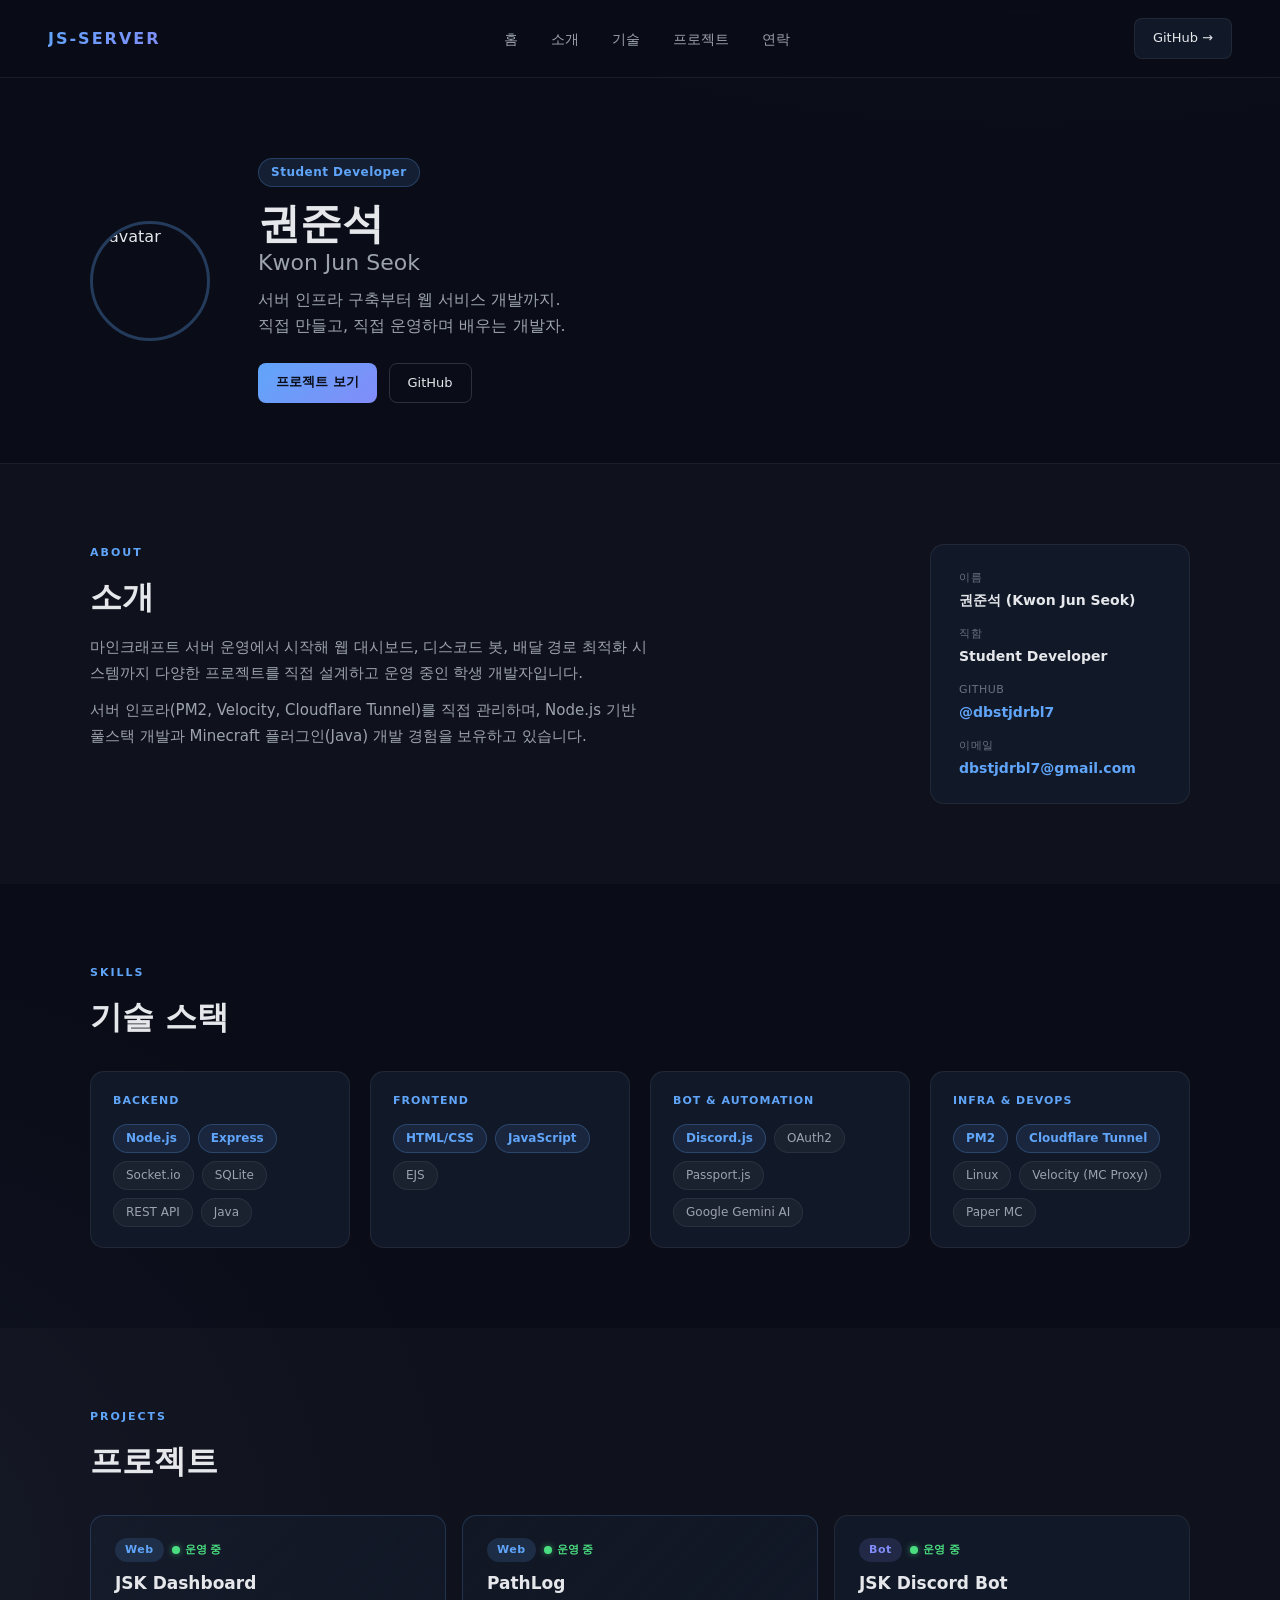
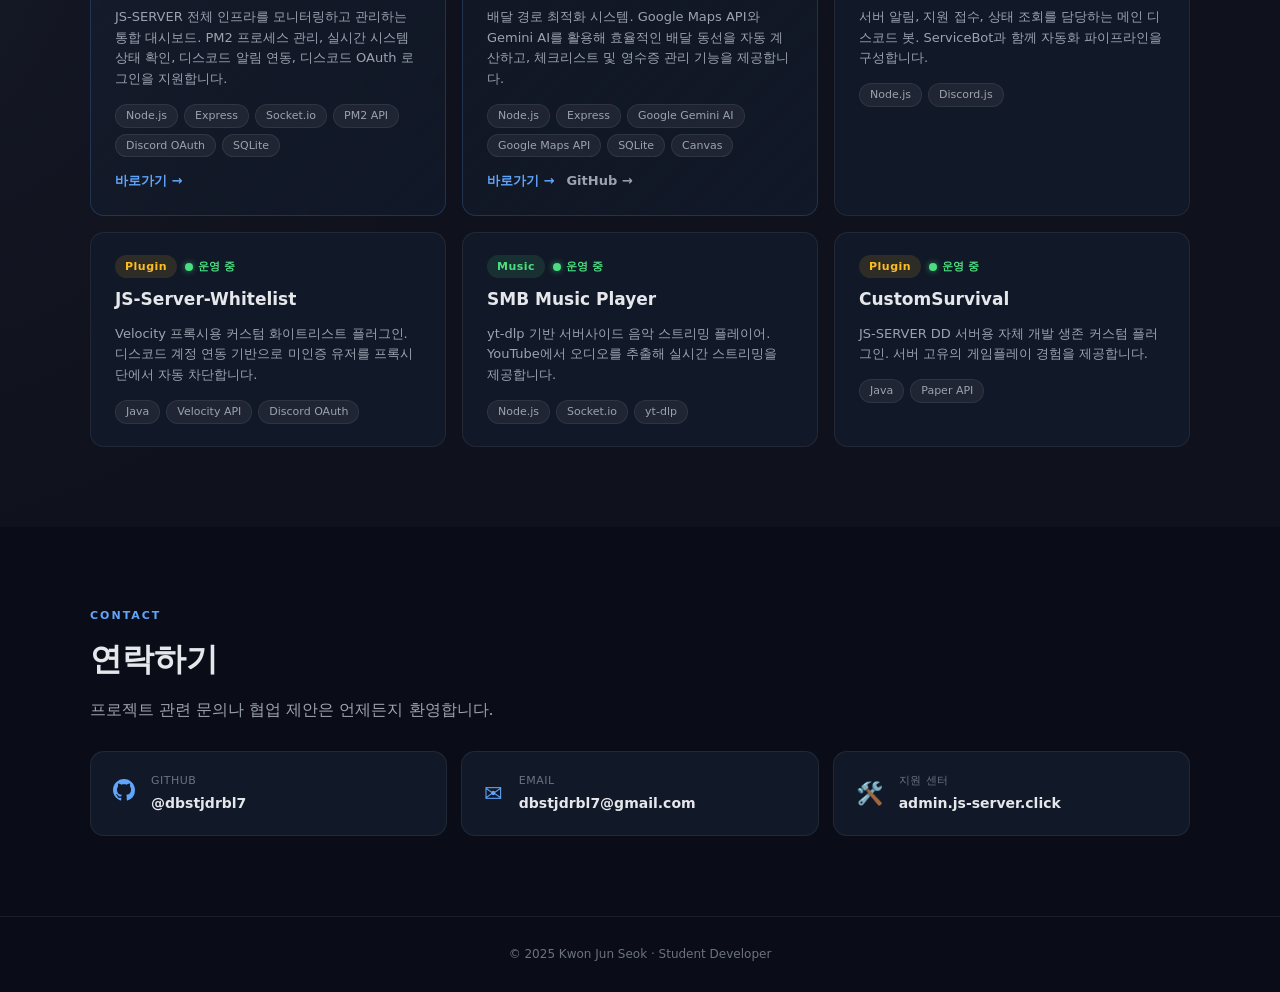
==== portfolio.html @ c6030ae6 "Initial commit" ====
<!DOCTYPE html>
<html lang="ko">
<head>
  <meta charset="UTF-8" />
  <meta name="viewport" content="width=device-width, initial-scale=1.0" />
  <title>Portfolio — KWON JUN SEOK</title>
  <link rel="stylesheet" href="styles.css?v=2" />
  <link rel="stylesheet" href="portfolio.css?v=1" />
  <meta name="description" content="KWON JUN SEOK — Student Developer Portfolio" />
</head>
<body>

  <!-- NAV -->
  <header class="nav">
    <div class="logo">JS-SERVER</div>
    <nav>
      <a href="index.html">홈</a>
      <a href="#about">소개</a>
      <a href="#skills">기술</a>
      <a href="#projects">프로젝트</a>
      <a href="#contact">연락</a>
    </nav>
    <a class="btn" href="https://github.com/dbstjdrbl7" target="_blank" rel="noopener">GitHub →</a>
  </header>

  <!-- HERO -->
  <section class="pf-hero">
    <div class="pf-hero-inner">
      <img class="pf-avatar" src="https://avatars.githubusercontent.com/u/79630307?v=4" alt="avatar" />
      <div class="pf-hero-text">
        <div class="badge">Student Developer</div>
        <h1>권준석 <span class="name-en">Kwon Jun Seok</span></h1>
        <p>서버 인프라 구축부터 웹 서비스 개발까지.<br/>직접 만들고, 직접 운영하며 배우는 개발자.</p>
        <div class="hero-actions">
          <a class="btn primary" href="#projects">프로젝트 보기</a>
          <a class="btn ghost" href="https://github.com/dbstjdrbl7" target="_blank" rel="noopener">GitHub</a>
        </div>
      </div>
    </div>
  </section>

  <!-- ABOUT -->
  <section id="about" class="section alt">
    <div class="section-inner pf-about">
      <div>
        <div class="section-label">ABOUT</div>
        <h2>소개</h2>
        <p>마인크래프트 서버 운영에서 시작해 웹 대시보드, 디스코드 봇, 배달 경로 최적화 시스템까지 다양한 프로젝트를 직접 설계하고 운영 중인 학생 개발자입니다.</p>
        <p style="margin-top:12px;">서버 인프라(PM2, Velocity, Cloudflare Tunnel)를 직접 관리하며, Node.js 기반 풀스택 개발과 Minecraft 플러그인(Java) 개발 경험을 보유하고 있습니다.</p>
      </div>
      <div class="pf-info-list">
        <div class="pf-info-item">
          <span class="pf-info-label">이름</span>
          <span>권준석 (Kwon Jun Seok)</span>
        </div>
        <div class="pf-info-item">
          <span class="pf-info-label">직함</span>
          <span>Student Developer</span>
        </div>
        <div class="pf-info-item">
          <span class="pf-info-label">GitHub</span>
          <a href="https://github.com/dbstjdrbl7" target="_blank" rel="noopener">@dbstjdrbl7</a>
        </div>
        <div class="pf-info-item">
          <span class="pf-info-label">이메일</span>
          <a href="mailto:dbstjdrbl7@gmail.com">dbstjdrbl7@gmail.com</a>
        </div>
      </div>
    </div>
  </section>

  <!-- SKILLS -->
  <section id="skills" class="section">
    <div class="section-inner">
      <div class="section-label">SKILLS</div>
      <h2>기술 스택</h2>
      <div class="skills-grid">

        <div class="skill-group">
          <div class="skill-group-title">Backend</div>
          <div class="skill-tags">
            <span class="skill-tag main">Node.js</span>
            <span class="skill-tag main">Express</span>
            <span class="skill-tag">Socket.io</span>
            <span class="skill-tag">SQLite</span>
            <span class="skill-tag">REST API</span>
            <span class="skill-tag">Java</span>
          </div>
        </div>

        <div class="skill-group">
          <div class="skill-group-title">Frontend</div>
          <div class="skill-tags">
            <span class="skill-tag main">HTML/CSS</span>
            <span class="skill-tag main">JavaScript</span>
            <span class="skill-tag">EJS</span>
          </div>
        </div>

        <div class="skill-group">
          <div class="skill-group-title">Bot & Automation</div>
          <div class="skill-tags">
            <span class="skill-tag main">Discord.js</span>
            <span class="skill-tag">OAuth2</span>
            <span class="skill-tag">Passport.js</span>
            <span class="skill-tag">Google Gemini AI</span>
          </div>
        </div>

        <div class="skill-group">
          <div class="skill-group-title">Infra & DevOps</div>
          <div class="skill-tags">
            <span class="skill-tag main">PM2</span>
            <span class="skill-tag main">Cloudflare Tunnel</span>
            <span class="skill-tag">Linux</span>
            <span class="skill-tag">Velocity (MC Proxy)</span>
            <span class="skill-tag">Paper MC</span>
          </div>
        </div>

      </div>
    </div>
  </section>

  <!-- PROJECTS -->
  <section id="projects" class="section alt">
    <div class="section-inner">
      <div class="section-label">PROJECTS</div>
      <h2>프로젝트</h2>
      <div class="pf-projects">

        <div class="pf-project-card featured">
          <div class="pf-project-header">
            <div>
              <div class="pf-project-tags">
                <span class="project-tag web">Web</span>
                <span class="pf-status"><span class="dot online-dot"></span> 운영 중</span>
              </div>
              <h3>JSK Dashboard</h3>
            </div>
          </div>
          <p>JS-SERVER 전체 인프라를 모니터링하고 관리하는 통합 대시보드. PM2 프로세스 관리, 실시간 시스템 상태 확인, 디스코드 알림 연동, 디스코드 OAuth 로그인을 지원합니다.</p>
          <div class="pf-project-tech">
            <span class="tech">Node.js</span>
            <span class="tech">Express</span>
            <span class="tech">Socket.io</span>
            <span class="tech">PM2 API</span>
            <span class="tech">Discord OAuth</span>
            <span class="tech">SQLite</span>
          </div>
          <a class="project-link" href="https://admin.js-server.click" target="_blank" rel="noopener">바로가기 →</a>
        </div>

        <div class="pf-project-card featured">
          <div class="pf-project-header">
            <div>
              <div class="pf-project-tags">
                <span class="project-tag web">Web</span>
                <span class="pf-status"><span class="dot online-dot"></span> 운영 중</span>
              </div>
              <h3>PathLog</h3>
            </div>
          </div>
          <p>배달 경로 최적화 시스템. Google Maps API와 Gemini AI를 활용해 효율적인 배달 동선을 자동 계산하고, 체크리스트 및 영수증 관리 기능을 제공합니다.</p>
          <div class="pf-project-tech">
            <span class="tech">Node.js</span>
            <span class="tech">Express</span>
            <span class="tech">Google Gemini AI</span>
            <span class="tech">Google Maps API</span>
            <span class="tech">SQLite</span>
            <span class="tech">Canvas</span>
          </div>
          <div style="display:flex;gap:12px;flex-wrap:wrap;">
            <a class="project-link" href="https://delivery.js-server.click" target="_blank" rel="noopener">바로가기 →</a>
            <a class="project-link" href="https://github.com/dbstjdrbl7/Pathlog" target="_blank" rel="noopener" style="color:var(--muted2)">GitHub →</a>
          </div>
        </div>

        <div class="pf-project-card">
          <div class="pf-project-tags">
            <span class="project-tag bot">Bot</span>
            <span class="pf-status"><span class="dot online-dot"></span> 운영 중</span>
          </div>
          <h3>JSK Discord Bot</h3>
          <p>서버 알림, 지원 접수, 상태 조회를 담당하는 메인 디스코드 봇. ServiceBot과 함께 자동화 파이프라인을 구성합니다.</p>
          <div class="pf-project-tech">
            <span class="tech">Node.js</span>
            <span class="tech">Discord.js</span>
          </div>
        </div>

        <div class="pf-project-card">
          <div class="pf-project-tags">
            <span class="project-tag infra">Plugin</span>
            <span class="pf-status"><span class="dot online-dot"></span> 운영 중</span>
          </div>
          <h3>JS-Server-Whitelist</h3>
          <p>Velocity 프록시용 커스텀 화이트리스트 플러그인. 디스코드 계정 연동 기반으로 미인증 유저를 프록시 단에서 자동 차단합니다.</p>
          <div class="pf-project-tech">
            <span class="tech">Java</span>
            <span class="tech">Velocity API</span>
            <span class="tech">Discord OAuth</span>
          </div>
        </div>

        <div class="pf-project-card">
          <div class="pf-project-tags">
            <span class="project-tag music">Music</span>
            <span class="pf-status"><span class="dot online-dot"></span> 운영 중</span>
          </div>
          <h3>SMB Music Player</h3>
          <p>yt-dlp 기반 서버사이드 음악 스트리밍 플레이어. YouTube에서 오디오를 추출해 실시간 스트리밍을 제공합니다.</p>
          <div class="pf-project-tech">
            <span class="tech">Node.js</span>
            <span class="tech">Socket.io</span>
            <span class="tech">yt-dlp</span>
          </div>
        </div>

        <div class="pf-project-card">
          <div class="pf-project-tags">
            <span class="project-tag infra">Plugin</span>
            <span class="pf-status"><span class="dot online-dot"></span> 운영 중</span>
          </div>
          <h3>CustomSurvival</h3>
          <p>JS-SERVER DD 서버용 자체 개발 생존 커스텀 플러그인. 서버 고유의 게임플레이 경험을 제공합니다.</p>
          <div class="pf-project-tech">
            <span class="tech">Java</span>
            <span class="tech">Paper API</span>
          </div>
        </div>

      </div>
    </div>
  </section>

  <!-- CONTACT -->
  <section id="contact" class="section">
    <div class="section-inner contact-inner">
      <div class="section-label">CONTACT</div>
      <h2>연락하기</h2>
      <p>프로젝트 관련 문의나 협업 제안은 언제든지 환영합니다.</p>
      <div class="pf-contact-grid">
        <a class="pf-contact-card" href="https://github.com/dbstjdrbl7" target="_blank" rel="noopener">
          <div class="pf-contact-icon">
            <svg width="22" height="22" viewBox="0 0 24 24" fill="currentColor"><path d="M12 0C5.37 0 0 5.37 0 12c0 5.31 3.435 9.795 8.205 11.385.6.105.825-.255.825-.57 0-.285-.015-1.23-.015-2.235-3.015.555-3.795-.735-4.035-1.41-.135-.345-.72-1.41-1.23-1.695-.42-.225-1.02-.78-.015-.795.945-.015 1.62.87 1.845 1.23 1.08 1.815 2.805 1.305 3.495.99.105-.78.42-1.305.765-1.605-2.67-.3-5.46-1.335-5.46-5.925 0-1.305.465-2.385 1.23-3.225-.12-.3-.54-1.53.12-3.18 0 0 1.005-.315 3.3 1.23.96-.27 1.98-.405 3-.405s2.04.135 3 .405c2.295-1.56 3.3-1.23 3.3-1.23.66 1.65.24 2.88.12 3.18.765.84 1.23 1.905 1.23 3.225 0 4.605-2.805 5.625-5.475 5.925.435.375.81 1.095.81 2.22 0 1.605-.015 2.895-.015 3.3 0 .315.225.69.825.57A12.02 12.02 0 0 0 24 12c0-6.63-5.37-12-12-12z"/></svg>
          </div>
          <div>
            <div class="pf-contact-label">GitHub</div>
            <div class="pf-contact-value">@dbstjdrbl7</div>
          </div>
        </a>
        <a class="pf-contact-card" href="mailto:dbstjdrbl7@gmail.com">
          <div class="pf-contact-icon">✉️</div>
          <div>
            <div class="pf-contact-label">Email</div>
            <div class="pf-contact-value">dbstjdrbl7@gmail.com</div>
          </div>
        </a>
        <a class="pf-contact-card" href="https://admin.js-server.click/support" target="_blank" rel="noopener">
          <div class="pf-contact-icon">🛠️</div>
          <div>
            <div class="pf-contact-label">지원 센터</div>
            <div class="pf-contact-value">admin.js-server.click</div>
          </div>
        </a>
      </div>
    </div>
  </section>

  <footer class="footer">
    <span>© 2025 Kwon Jun Seok · Student Developer</span>
  </footer>

</body>
</html>
---- styles.css ----
:root {
  --bg: #0a0d17;
  --card: #111827;
  --card2: #161e30;
  --border: rgba(255,255,255,0.07);
  --text: #e5e7eb;
  --muted: #6b7280;
  --muted2: #9ca3af;
  --accent: #60a5fa;
  --accent2: #818cf8;
  --green: #4ade80;
  --radius: 14px;
}

* { box-sizing: border-box; margin: 0; padding: 0; }

body {
  font-family: "Pretendard", "Noto Sans KR", system-ui, -apple-system, sans-serif;
  background: var(--bg);
  color: var(--text);
  line-height: 1.6;
  background-image:
    radial-gradient(ellipse 800px 400px at 80% -10%, rgba(96,165,250,0.06), transparent),
    radial-gradient(ellipse 600px 600px at -10% 60%, rgba(129,140,248,0.05), transparent);
}

/* ─── NAV ─── */
.nav {
  display: flex;
  align-items: center;
  justify-content: space-between;
  padding: 18px 48px;
  position: sticky;
  top: 0;
  z-index: 100;
  backdrop-filter: blur(12px);
  background: rgba(10, 13, 23, 0.75);
  border-bottom: 1px solid var(--border);
}
.logo {
  font-weight: 800;
  font-size: 16px;
  letter-spacing: 2px;
  background: linear-gradient(135deg, var(--accent), var(--accent2));
  -webkit-background-clip: text;
  -webkit-text-fill-color: transparent;
}
.nav nav a {
  color: var(--muted2);
  text-decoration: none;
  margin: 0 14px;
  font-size: 14px;
  transition: color 0.2s;
}
.nav nav a:hover { color: var(--text); }

/* ─── BUTTONS ─── */
.btn {
  background: var(--card);
  color: var(--text);
  padding: 9px 18px;
  border-radius: 8px;
  text-decoration: none;
  border: 1px solid var(--border);
  font-size: 13px;
  transition: border-color 0.2s, background 0.2s;
}
.btn:hover { border-color: rgba(255,255,255,0.2); }
.btn.primary {
  background: linear-gradient(135deg, var(--accent), var(--accent2));
  color: #0a0d17;
  font-weight: 700;
  border: none;
}
.btn.primary:hover { opacity: 0.9; }
.btn.ghost {
  background: transparent;
  border: 1px solid rgba(255,255,255,0.15);
}
.btn.ghost:hover { border-color: rgba(255,255,255,0.35); }

/* ─── HERO ─── */
.hero {
  display: grid;
  grid-template-columns: 1fr auto;
  align-items: center;
  gap: 60px;
  padding: 100px 48px 80px;
  max-width: 1100px;
  margin: 0 auto;
}
.badge {
  display: inline-block;
  background: rgba(96,165,250,0.12);
  color: var(--accent);
  border: 1px solid rgba(96,165,250,0.25);
  font-size: 12px;
  font-weight: 600;
  padding: 4px 12px;
  border-radius: 100px;
  margin-bottom: 20px;
  letter-spacing: 0.5px;
}
.hero h1 {
  font-size: 56px;
  font-weight: 900;
  line-height: 1.1;
  margin-bottom: 16px;
  background: linear-gradient(135deg, #fff 40%, var(--muted2));
  -webkit-background-clip: text;
  -webkit-text-fill-color: transparent;
}
.hero > .hero-text > p {
  color: var(--muted2);
  font-size: 17px;
  margin-bottom: 28px;
}
.hero-actions { display: flex; gap: 12px; flex-wrap: wrap; }

.hero-stats {
  display: flex;
  flex-direction: column;
  gap: 12px;
}
.stat-card {
  background: var(--card);
  border: 1px solid var(--border);
  border-radius: var(--radius);
  padding: 18px 24px;
  min-width: 180px;
  display: flex;
  align-items: center;
  gap: 14px;
}
.stat-icon { font-size: 20px; }
.stat-label { font-size: 11px; color: var(--muted); text-transform: uppercase; letter-spacing: 0.5px; }
.stat-value { font-size: 15px; font-weight: 700; margin-top: 2px; }
.stat-value.online { color: var(--green); }

/* ─── SECTION BASE ─── */
.section { padding: 80px 48px; }
.section.alt { background: rgba(255,255,255,0.018); }
.section-inner { max-width: 1100px; margin: 0 auto; }
.section-label {
  font-size: 11px;
  font-weight: 700;
  letter-spacing: 2px;
  color: var(--accent);
  margin-bottom: 10px;
  text-transform: uppercase;
}
.section h2 {
  font-size: 32px;
  font-weight: 800;
  margin-bottom: 12px;
}
.section-desc { color: var(--muted2); margin-bottom: 36px; }
.section > .section-inner > p { color: var(--muted2); max-width: 680px; }

/* ─── PROJECTS GRID ─── */
.projects-grid {
  display: grid;
  grid-template-columns: repeat(auto-fit, minmax(280px, 1fr));
  gap: 16px;
  margin-top: 32px;
}
.project-card {
  background: var(--card);
  border: 1px solid var(--border);
  border-radius: var(--radius);
  padding: 22px;
  transition: border-color 0.2s, transform 0.2s;
}
.project-card:hover {
  border-color: rgba(255,255,255,0.15);
  transform: translateY(-2px);
}
.project-card.featured {
  border-color: rgba(96,165,250,0.25);
  background: linear-gradient(135deg, rgba(96,165,250,0.05), var(--card));
}
.project-top {
  display: flex;
  align-items: center;
  justify-content: space-between;
  margin-bottom: 12px;
}
.project-tag {
  font-size: 11px;
  font-weight: 700;
  padding: 3px 10px;
  border-radius: 100px;
  letter-spacing: 0.5px;
}
.project-tag.web    { background: rgba(96,165,250,0.15); color: var(--accent); }
.project-tag.bot    { background: rgba(129,140,248,0.15); color: var(--accent2); }
.project-tag.infra  { background: rgba(251,191,36,0.12); color: #fbbf24; }
.project-tag.music  { background: rgba(74,222,128,0.12); color: #4ade80; }
.project-card h3 { font-size: 16px; font-weight: 700; margin-bottom: 8px; }
.project-card p { color: var(--muted2); font-size: 14px; line-height: 1.6; }
.project-meta { display: flex; gap: 6px; flex-wrap: wrap; margin-top: 14px; }
.tech {
  font-size: 11px;
  background: rgba(255,255,255,0.06);
  border: 1px solid var(--border);
  padding: 2px 10px;
  border-radius: 100px;
  color: var(--muted2);
}
.project-link {
  display: inline-block;
  margin-top: 14px;
  font-size: 13px;
  color: var(--accent);
  text-decoration: none;
  font-weight: 600;
}
.project-link:hover { text-decoration: underline; }

/* ─── STATUS DOTS ─── */
.dot { width: 8px; height: 8px; border-radius: 50%; display: inline-block; }
.online-dot {
  background: var(--green);
  box-shadow: 0 0 6px rgba(74,222,128,0.6);
  animation: pulse 2s infinite;
}
@keyframes pulse {
  0%, 100% { opacity: 1; }
  50% { opacity: 0.5; }
}

/* ─── MINECRAFT ─── */
.mc-grid {
  display: grid;
  grid-template-columns: repeat(auto-fit, minmax(240px, 1fr));
  gap: 14px;
  margin-top: 32px;
}
.mc-card {
  background: var(--card);
  border: 1px solid var(--border);
  border-radius: var(--radius);
  padding: 20px;
  transition: border-color 0.2s;
}
.mc-card:hover { border-color: rgba(255,255,255,0.15); }
.mc-card.main-server {
  border-color: rgba(74,222,128,0.25);
  background: linear-gradient(135deg, rgba(74,222,128,0.04), var(--card));
}
.mc-card.proxy { border-color: rgba(251,191,36,0.2); }
.mc-top {
  display: flex;
  align-items: center;
  gap: 8px;
  margin-bottom: 12px;
}
.mc-tag {
  font-size: 11px;
  font-weight: 700;
  padding: 2px 10px;
  border-radius: 100px;
  background: rgba(74,222,128,0.12);
  color: var(--green);
  letter-spacing: 0.5px;
}
.mc-tag.proxy-tag { background: rgba(251,191,36,0.12); color: #fbbf24; }
.mc-card h3 { font-size: 15px; font-weight: 700; margin-bottom: 6px; }
.mc-address {
  font-family: monospace;
  font-size: 13px;
  background: rgba(255,255,255,0.05);
  padding: 4px 10px;
  border-radius: 6px;
  display: inline-block;
  margin-bottom: 10px;
  color: var(--accent);
}
.mc-card p { color: var(--muted2); font-size: 13px; }
.mc-specs {
  display: flex;
  gap: 6px;
  flex-wrap: wrap;
  margin-top: 12px;
}
.mc-specs span {
  font-size: 11px;
  background: rgba(255,255,255,0.05);
  border: 1px solid var(--border);
  padding: 2px 8px;
  border-radius: 100px;
  color: var(--muted2);
}

.how-to {
  background: var(--card);
  border: 1px solid var(--border);
  border-radius: var(--radius);
  padding: 28px 32px;
  margin-top: 32px;
  max-width: 520px;
}
.how-to h3 { font-size: 16px; font-weight: 700; margin-bottom: 14px; }
.how-to ol { padding-left: 20px; color: var(--muted2); }
.how-to ol li { margin-bottom: 8px; font-size: 14px; }
code {
  font-family: monospace;
  background: rgba(255,255,255,0.08);
  padding: 2px 8px;
  border-radius: 5px;
  font-size: 13px;
  color: var(--accent);
}

/* ─── PLUGIN SECTION ─── */
.plugin-section {
  margin-top: 48px;
}
.plugin-title {
  font-size: 20px;
  font-weight: 800;
  margin-bottom: 8px;
}
.plugin-desc {
  color: var(--muted2);
  font-size: 14px;
  margin-bottom: 24px;
}

/* 상세 플러그인 카드 */
.plugin-detail-card {
  background: var(--card);
  border: 1px solid rgba(96,165,250,0.2);
  border-radius: var(--radius);
  padding: 28px 32px;
  background: linear-gradient(135deg, rgba(96,165,250,0.05), var(--card));
}
.plugin-detail-header {
  display: flex;
  align-items: center;
  gap: 16px;
  margin-bottom: 16px;
}
.plugin-detail-icon {
  font-size: 32px;
  flex-shrink: 0;
}
.plugin-detail-name {
  font-size: 20px;
  font-weight: 800;
}
.plugin-detail-sub {
  font-size: 12px;
  color: var(--accent);
  font-weight: 600;
  margin-top: 2px;
  letter-spacing: 0.5px;
}
.plugin-detail-desc {
  color: var(--muted2);
  font-size: 14px;
  line-height: 1.6;
  margin-bottom: 24px;
  padding-bottom: 24px;
  border-bottom: 1px solid var(--border);
}
.plugin-detail-features {
  display: grid;
  grid-template-columns: repeat(auto-fit, minmax(220px, 1fr));
  gap: 20px;
}
.plugin-feature {
  display: flex;
  gap: 12px;
  align-items: flex-start;
}
.feature-icon {
  font-size: 18px;
  flex-shrink: 0;
  margin-top: 1px;
}
.feature-title {
  font-size: 14px;
  font-weight: 700;
  margin-bottom: 4px;
}
.feature-desc {
  font-size: 13px;
  color: var(--muted2);
  line-height: 1.5;
}

/* ─── CONTACT ─── */
.contact-inner p { color: var(--muted2); margin-bottom: 24px; }
.contact-actions { display: flex; gap: 12px; flex-wrap: wrap; }

/* ─── FOOTER ─── */
.footer {
  padding: 28px 48px;
  border-top: 1px solid var(--border);
  color: var(--muted);
  font-size: 12px;
  text-align: center;
}

/* ─── RESPONSIVE ─── */
@media (max-width: 900px) {
  .nav { padding: 16px 24px; }
  .nav nav { display: none; }
  .hero {
    grid-template-columns: 1fr;
    padding: 60px 24px 40px;
  }
  .hero h1 { font-size: 38px; }
  .hero-stats { flex-direction: row; flex-wrap: wrap; }
  .stat-card { min-width: 140px; }
  .section { padding: 60px 24px; }
}

@media (max-width: 480px) {
  .hero h1 { font-size: 30px; }
  .projects-grid, .mc-grid { grid-template-columns: 1fr; }
}
---- portfolio.css ----
/* ─── PORTFOLIO SPECIFIC ─── */

/* HERO */
.pf-hero {
  padding: 80px 48px 60px;
  border-bottom: 1px solid var(--border);
}
.pf-hero-inner {
  max-width: 1100px;
  margin: 0 auto;
  display: flex;
  align-items: center;
  gap: 48px;
}
.pf-avatar {
  width: 120px;
  height: 120px;
  border-radius: 50%;
  border: 3px solid rgba(96,165,250,0.3);
  flex-shrink: 0;
  object-fit: cover;
}
.pf-hero-text .badge { margin-bottom: 14px; }
.pf-hero-text h1 {
  font-size: 42px;
  font-weight: 900;
  margin-bottom: 12px;
  line-height: 1.1;
}
.name-en {
  font-size: 22px;
  font-weight: 400;
  color: var(--muted2);
  display: block;
  margin-top: 4px;
}
.pf-hero-text p {
  color: var(--muted2);
  font-size: 16px;
  margin-bottom: 24px;
  line-height: 1.6;
}

/* ABOUT */
.pf-about {
  display: grid;
  grid-template-columns: 1fr auto;
  gap: 60px;
  align-items: start;
}
.pf-about p { color: var(--muted2); font-size: 15px; line-height: 1.7; max-width: 560px; }
.pf-info-list {
  background: var(--card);
  border: 1px solid var(--border);
  border-radius: var(--radius);
  padding: 24px 28px;
  min-width: 260px;
  display: flex;
  flex-direction: column;
  gap: 14px;
}
.pf-info-item {
  display: flex;
  flex-direction: column;
  gap: 2px;
}
.pf-info-label {
  font-size: 11px;
  color: var(--muted);
  text-transform: uppercase;
  letter-spacing: 0.5px;
}
.pf-info-item span:last-child,
.pf-info-item a {
  font-size: 14px;
  font-weight: 600;
  color: var(--text);
  text-decoration: none;
}
.pf-info-item a { color: var(--accent); }
.pf-info-item a:hover { text-decoration: underline; }

/* SKILLS */
.skills-grid {
  display: grid;
  grid-template-columns: repeat(auto-fit, minmax(240px, 1fr));
  gap: 20px;
  margin-top: 28px;
}
.skill-group {
  background: var(--card);
  border: 1px solid var(--border);
  border-radius: var(--radius);
  padding: 20px 22px;
}
.skill-group-title {
  font-size: 11px;
  font-weight: 700;
  text-transform: uppercase;
  letter-spacing: 1px;
  color: var(--accent);
  margin-bottom: 14px;
}
.skill-tags { display: flex; flex-wrap: wrap; gap: 8px; }
.skill-tag {
  font-size: 12px;
  padding: 4px 12px;
  border-radius: 100px;
  border: 1px solid var(--border);
  background: rgba(255,255,255,0.04);
  color: var(--muted2);
}
.skill-tag.main {
  background: rgba(96,165,250,0.1);
  border-color: rgba(96,165,250,0.25);
  color: var(--accent);
  font-weight: 600;
}

/* PROJECTS */
.pf-projects {
  display: grid;
  grid-template-columns: repeat(auto-fit, minmax(300px, 1fr));
  gap: 16px;
  margin-top: 28px;
}
.pf-project-card {
  background: var(--card);
  border: 1px solid var(--border);
  border-radius: var(--radius);
  padding: 22px 24px;
  transition: border-color 0.2s, transform 0.2s;
}
.pf-project-card:hover {
  border-color: rgba(255,255,255,0.15);
  transform: translateY(-2px);
}
.pf-project-card.featured {
  border-color: rgba(96,165,250,0.2);
  background: linear-gradient(135deg, rgba(96,165,250,0.04), var(--card));
}
.pf-project-header { margin-bottom: 2px; }
.pf-project-tags {
  display: flex;
  align-items: center;
  gap: 8px;
  margin-bottom: 8px;
}
.pf-status {
  display: flex;
  align-items: center;
  gap: 5px;
  font-size: 11px;
  color: var(--green);
  font-weight: 600;
}
.pf-project-card h3 {
  font-size: 17px;
  font-weight: 700;
  margin-bottom: 10px;
}
.pf-project-card p {
  color: var(--muted2);
  font-size: 13px;
  line-height: 1.6;
}
.pf-project-tech {
  display: flex;
  flex-wrap: wrap;
  gap: 6px;
  margin-top: 14px;
}

/* CONTACT */
.pf-contact-grid {
  display: grid;
  grid-template-columns: repeat(auto-fit, minmax(220px, 1fr));
  gap: 14px;
  margin-top: 28px;
}
.pf-contact-card {
  background: var(--card);
  border: 1px solid var(--border);
  border-radius: var(--radius);
  padding: 20px 22px;
  display: flex;
  align-items: center;
  gap: 16px;
  text-decoration: none;
  transition: border-color 0.2s, transform 0.2s;
}
.pf-contact-card:hover {
  border-color: rgba(255,255,255,0.2);
  transform: translateY(-2px);
}
.pf-contact-icon {
  font-size: 22px;
  flex-shrink: 0;
  color: var(--accent);
}
.pf-contact-label {
  font-size: 11px;
  color: var(--muted);
  text-transform: uppercase;
  letter-spacing: 0.5px;
  margin-bottom: 3px;
}
.pf-contact-value {
  font-size: 14px;
  font-weight: 600;
  color: var(--text);
}

/* RESPONSIVE */
@media (max-width: 900px) {
  .pf-hero { padding: 60px 24px 40px; }
  .pf-hero-inner { flex-direction: column; gap: 28px; }
  .pf-avatar { width: 90px; height: 90px; }
  .pf-hero-text h1 { font-size: 30px; }
  .pf-about { grid-template-columns: 1fr; gap: 32px; }
  .pf-info-list { min-width: unset; }
}

@media (max-width: 480px) {
  .pf-projects, .skills-grid, .pf-contact-grid { grid-template-columns: 1fr; }
}
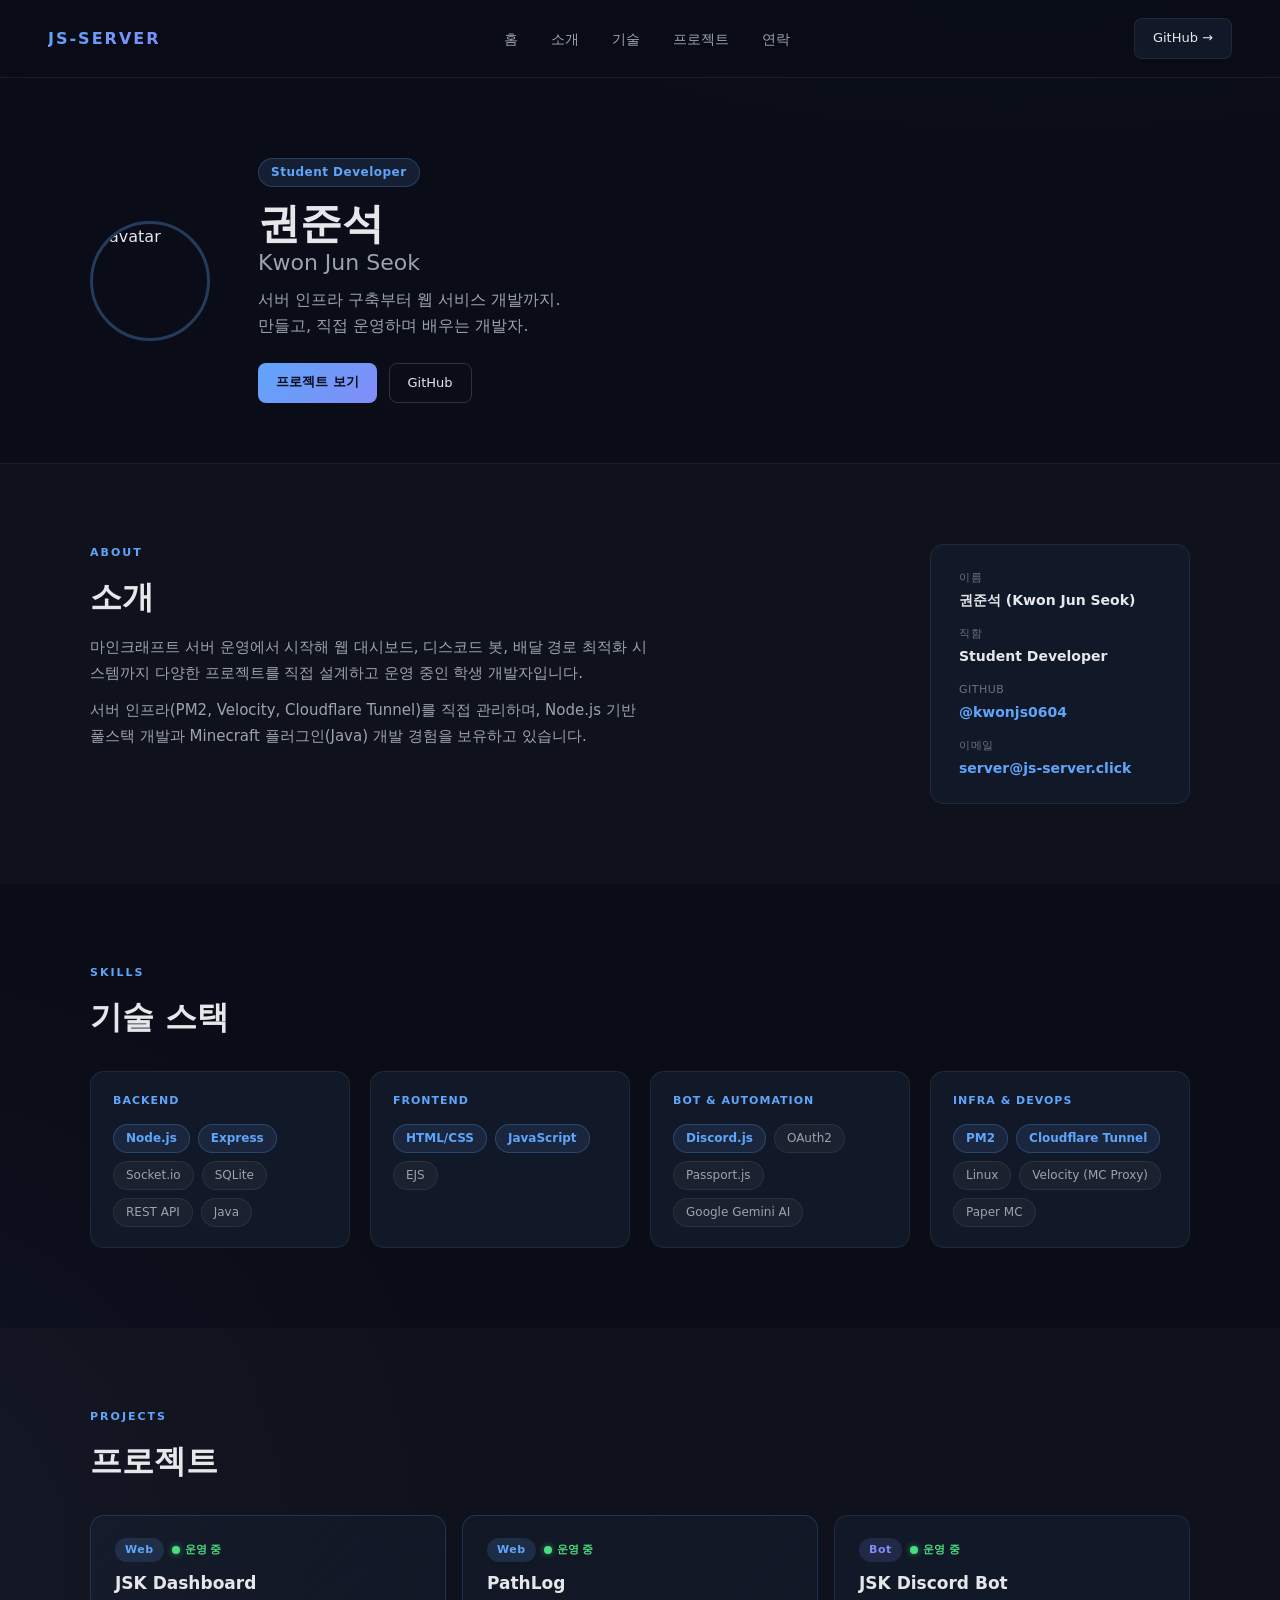
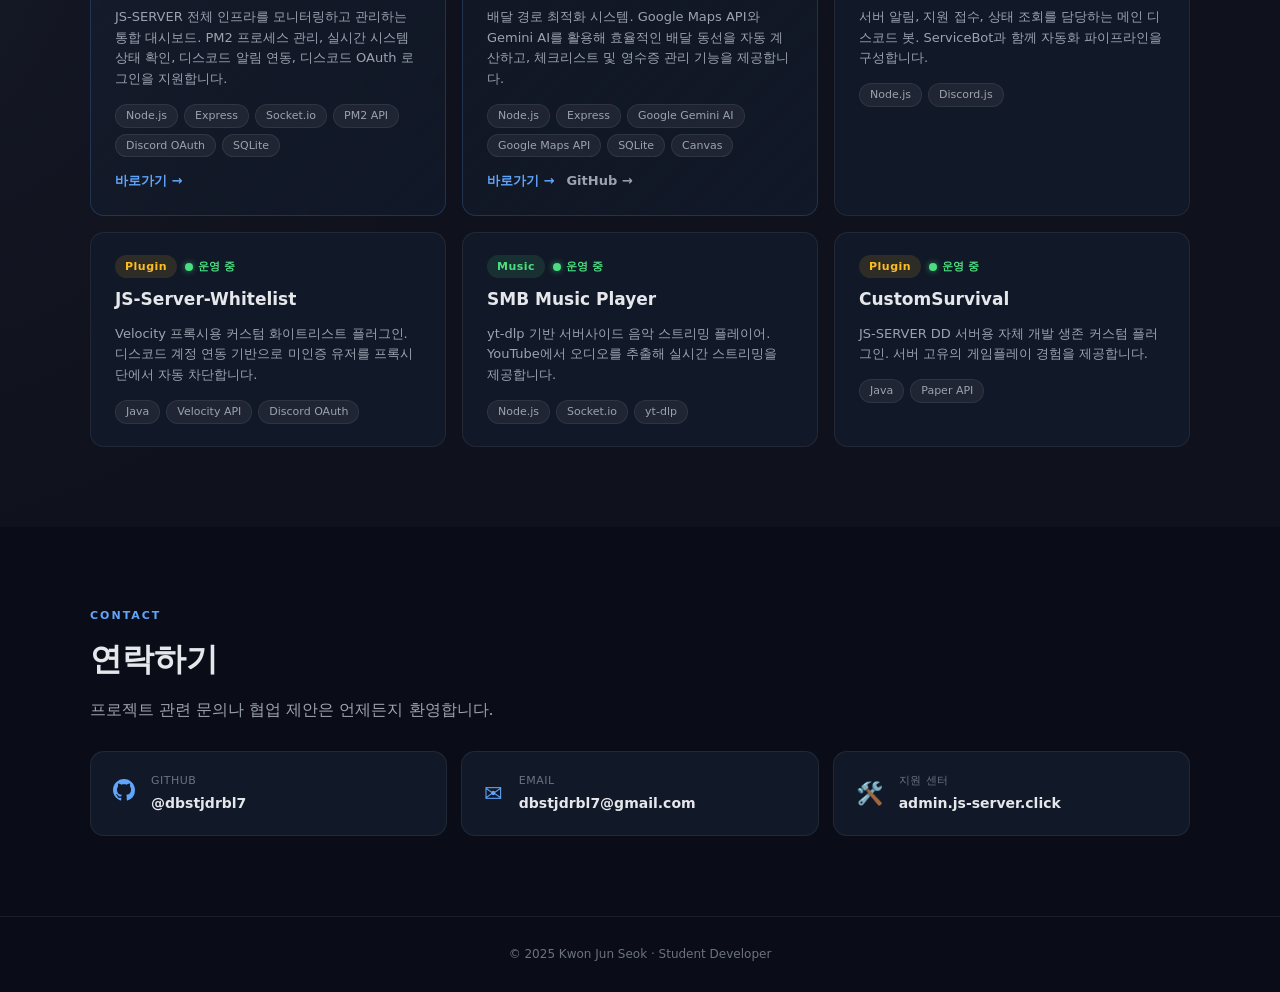
==== commit bcdcc96b: "Update portfolio.html" ====
--- a/portfolio.html
+++ b/portfolio.html
@@ -30,10 +30,10 @@
       <div class="pf-hero-text">
         <div class="badge">Student Developer</div>
         <h1>권준석 <span class="name-en">Kwon Jun Seok</span></h1>
-        <p>서버 인프라 구축부터 웹 서비스 개발까지.<br/>직접 만들고, 직접 운영하며 배우는 개발자.</p>
+        <p>서버 인프라 구축부터 웹 서비스 개발까지.<br/>만들고, 직접 운영하며 배우는 개발자.</p>
         <div class="hero-actions">
           <a class="btn primary" href="#projects">프로젝트 보기</a>
-          <a class="btn ghost" href="https://github.com/dbstjdrbl7" target="_blank" rel="noopener">GitHub</a>
+          <a class="btn ghost" href="https://github.com/kwonjs0604" target="_blank" rel="noopener">GitHub</a>
         </div>
       </div>
     </div>
@@ -59,11 +59,11 @@
         </div>
         <div class="pf-info-item">
           <span class="pf-info-label">GitHub</span>
-          <a href="https://github.com/dbstjdrbl7" target="_blank" rel="noopener">@dbstjdrbl7</a>
+          <a href="https://github.com/dbstjdrbl7" target="_blank" rel="noopener">@kwonjs0604</a>
         </div>
         <div class="pf-info-item">
           <span class="pf-info-label">이메일</span>
-          <a href="mailto:dbstjdrbl7@gmail.com">dbstjdrbl7@gmail.com</a>
+          <a href="mailto:dbstjdrbl7@gmail.com">server@js-server.click</a>
         </div>
       </div>
     </div>
